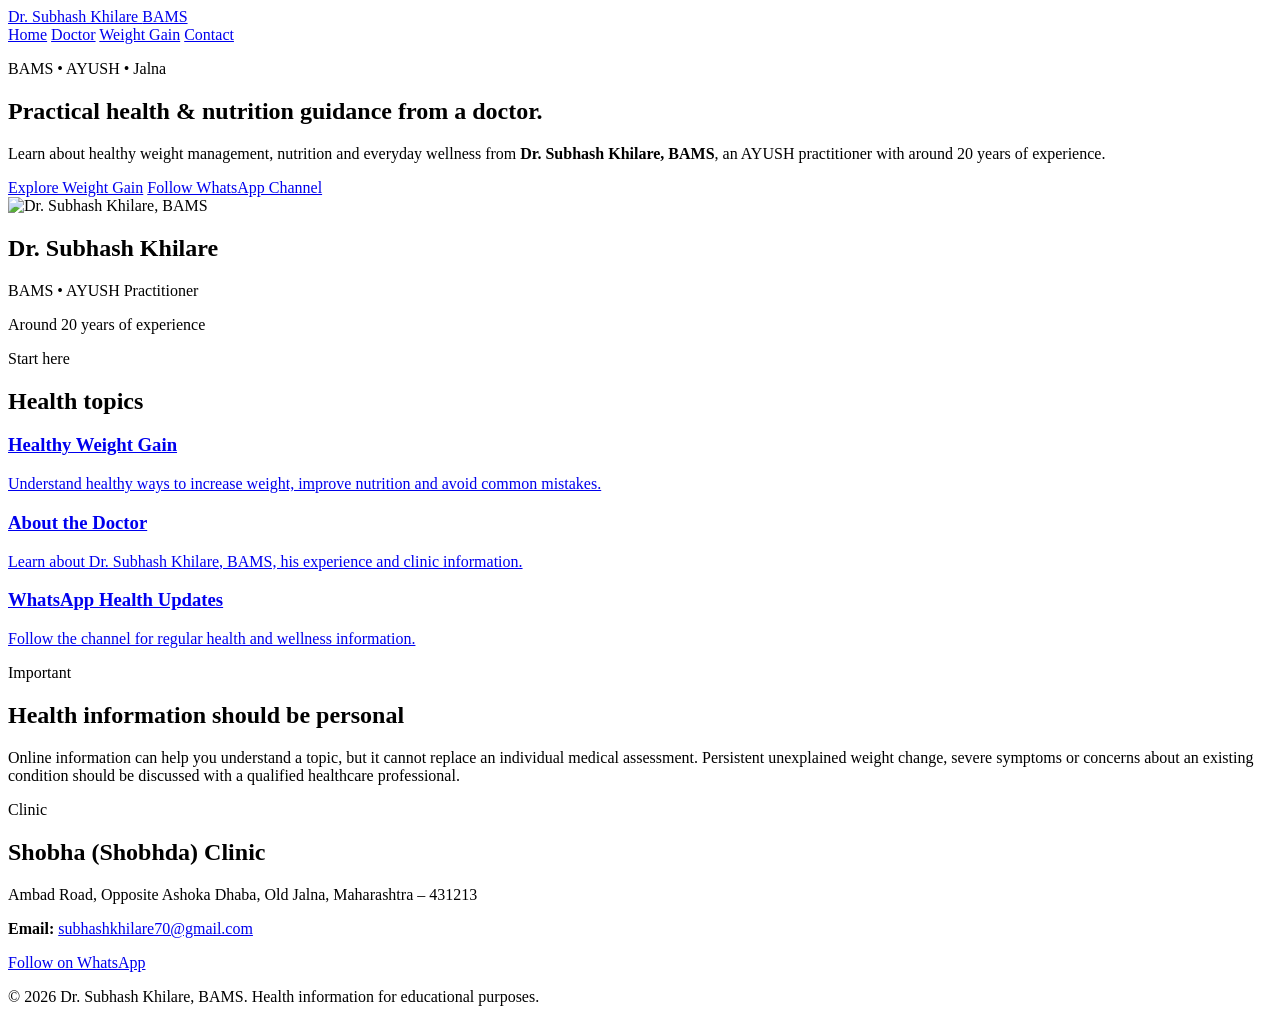
==== index.html @ ea8a0735 "Add files via upload" ====
<!DOCTYPE html>
<html lang="en">
<head>
  <meta charset="UTF-8">
  <meta name="viewport" content="width=device-width, initial-scale=1.0">
  <title>Dr. Subhash Khilare, BAMS | AYUSH Practitioner in Jalna</title>
  <meta name="description" content="Dr. Subhash Khilare, BAMS, is an AYUSH practitioner with around 20 years of experience in Jalna, Maharashtra. Explore practical health, nutrition and weight-management information.">
  <meta name="keywords" content="Dr Subhash Khilare, BAMS doctor Jalna, AYUSH doctor Jalna, weight gain, healthy weight gain, nutrition, weight management">
  <link rel="canonical" href="https://YOUR-DOMAIN.com/">
  <link rel="stylesheet" href="css/style.css">
  <script type="application/ld+json">
  {
    "@context": "https://schema.org",
    "@type": "ProfilePage",
    "mainEntity": {
      "@type": "Person",
      "name": "Dr. Subhash Khilare",
      "honorificPrefix": "Dr.",
      "jobTitle": "BAMS, AYUSH Practitioner",
      "description": "AYUSH practitioner with around 20 years of experience in Jalna, Maharashtra.",
      "address": {
        "@type": "PostalAddress",
        "streetAddress": "Shobha (Shobhda) Clinic, Ambad Road, Opposite Ashoka Dhaba, Old Jalna",
        "addressLocality": "Jalna",
        "addressRegion": "Maharashtra",
        "postalCode": "431213",
        "addressCountry": "IN"
      },
      "sameAs": ["https://whatsapp.com/channel/0029VbCYgDAD8SE2AV8aoj1t"]
    }
  }
  </script>
</head>
<body>
<header class="site-header">
  <div class="container nav">
    <a class="brand" href="index.html">Dr. Subhash Khilare <span>BAMS</span></a>
    <nav>
      <a href="index.html">Home</a>
      <a href="doctor.html">Doctor</a>
      <a href="weight-gain.html">Weight Gain</a>
      <a href="index.html#contact">Contact</a>
    </nav>
  </div>
</header>

<main>
<section class="hero">
  <div class="container hero-grid">
    <div>
      <p class="eyebrow">BAMS • AYUSH • Jalna</p>
      <h1>Practical health & nutrition guidance from a doctor.</h1>
      <p class="hero-text">Learn about healthy weight management, nutrition and everyday wellness from <strong>Dr. Subhash Khilare, BAMS</strong>, an AYUSH practitioner with around 20 years of experience.</p>
      <div class="buttons">
        <a class="btn primary" href="weight-gain.html">Explore Weight Gain</a>
        <a class="btn whatsapp" href="https://whatsapp.com/channel/0029VbCYgDAD8SE2AV8aoj1t" target="_blank" rel="noopener">Follow WhatsApp Channel</a>
      </div>
    </div>
    <div class="doctor-card">
      <img class="doctor-photo" src="images/dr-subhash-khilare.jpg" alt="Dr. Subhash Khilare, BAMS">
      <h2>Dr. Subhash Khilare</h2>
      <p>BAMS • AYUSH Practitioner</p>
      <p class="muted">Around 20 years of experience</p>
    </div>
  </div>
</section>

<section class="section">
  <div class="container">
    <p class="eyebrow">Start here</p>
    <h2>Health topics</h2>
    <div class="cards">
      <a class="card" href="weight-gain.html"><h3>Healthy Weight Gain</h3><p>Understand healthy ways to increase weight, improve nutrition and avoid common mistakes.</p></a>
      <a class="card" href="doctor.html"><h3>About the Doctor</h3><p>Learn about Dr. Subhash Khilare, BAMS, his experience and clinic information.</p></a>
      <a class="card" href="https://whatsapp.com/channel/0029VbCYgDAD8SE2AV8aoj1t" target="_blank" rel="noopener"><h3>WhatsApp Health Updates</h3><p>Follow the channel for regular health and wellness information.</p></a>
    </div>
  </div>
</section>

<section class="section light">
  <div class="container narrow">
    <p class="eyebrow">Important</p>
    <h2>Health information should be personal</h2>
    <p>Online information can help you understand a topic, but it cannot replace an individual medical assessment. Persistent unexplained weight change, severe symptoms or concerns about an existing condition should be discussed with a qualified healthcare professional.</p>
  </div>
</section>

<section class="section" id="contact">
  <div class="container contact-box">
    <div>
      <p class="eyebrow">Clinic</p>
      <h2>Shobha (Shobhda) Clinic</h2>
      <p>Ambad Road, Opposite Ashoka Dhaba, Old Jalna, Maharashtra – 431213</p><p><strong>Email:</strong> <a href="mailto:subhashkhilare70@gmail.com">subhashkhilare70@gmail.com</a></p>
    </div>
    <a class="btn primary" href="https://whatsapp.com/channel/0029VbCYgDAD8SE2AV8aoj1t" target="_blank" rel="noopener">Follow on WhatsApp</a>
  </div>
</section>
</main>

<footer><div class="container"><p>© 2026 Dr. Subhash Khilare, BAMS. Health information for educational purposes.</p></div></footer>
</body>
</html>
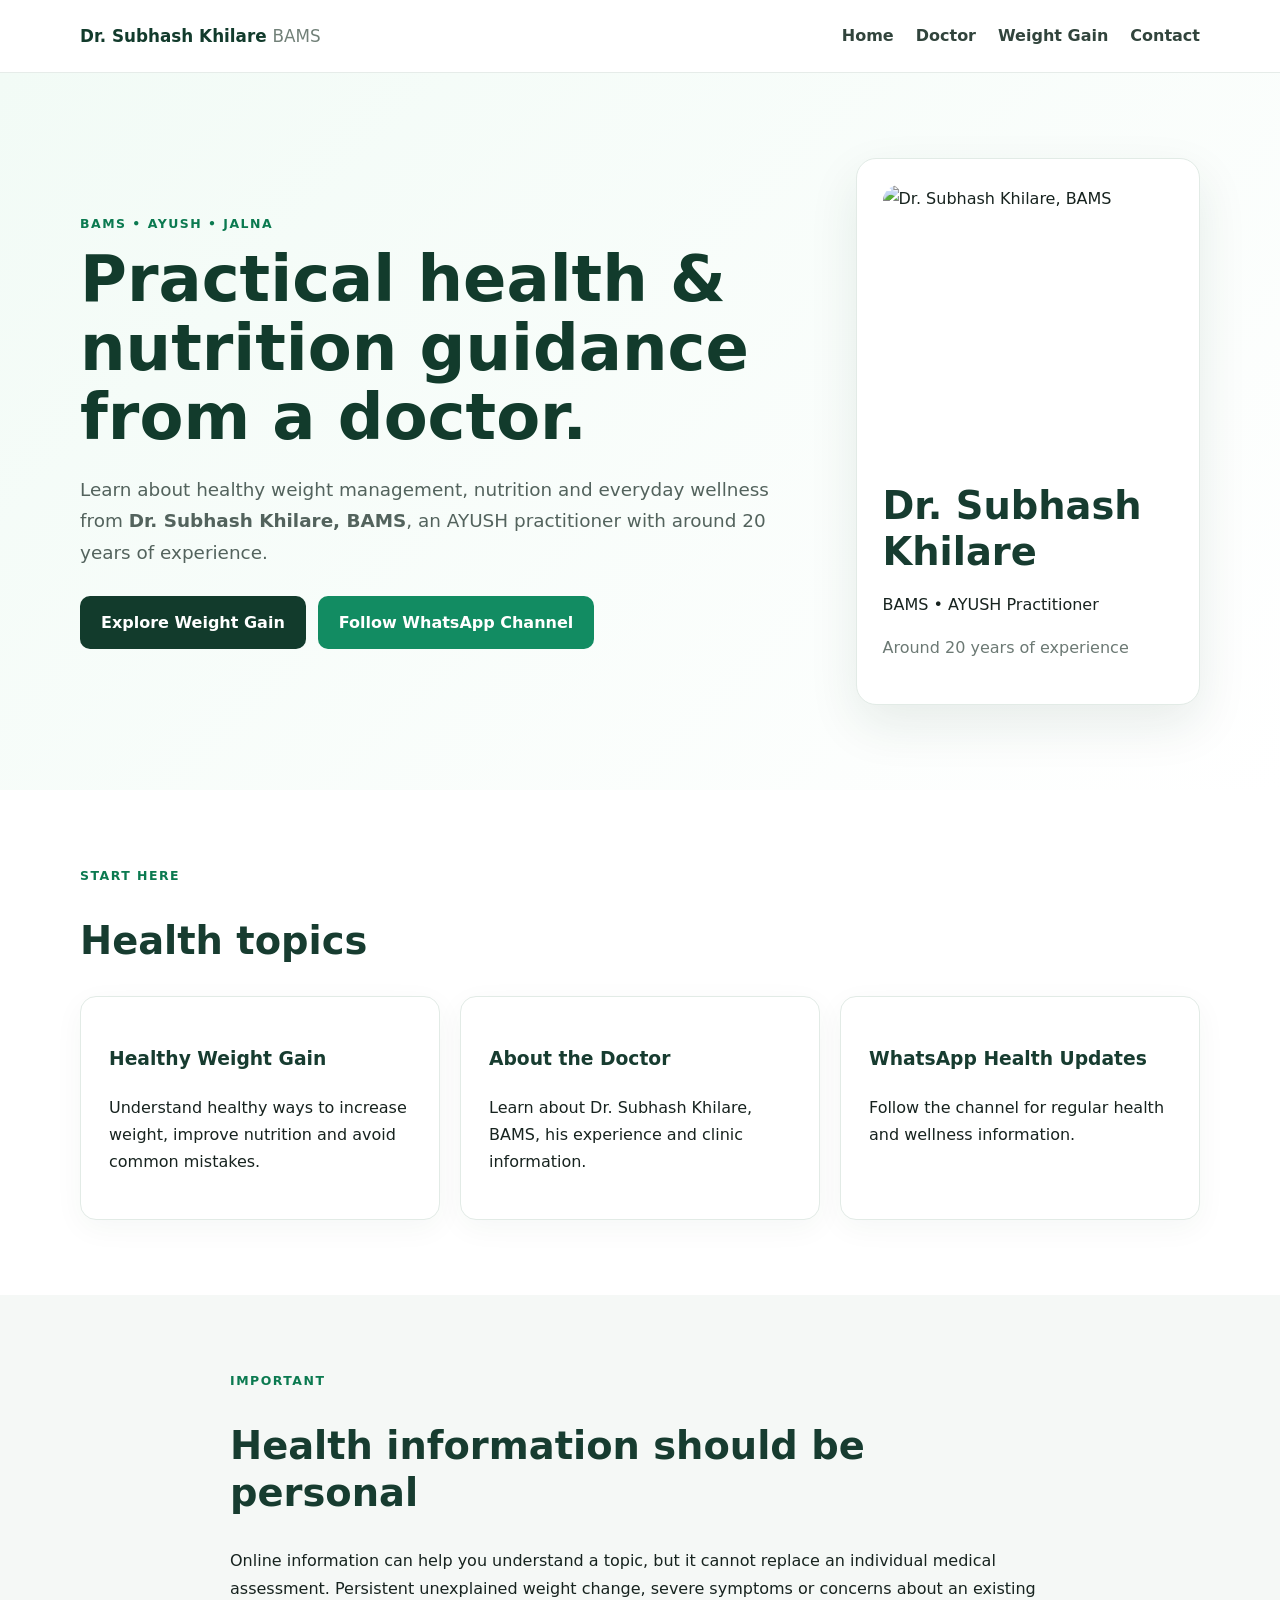
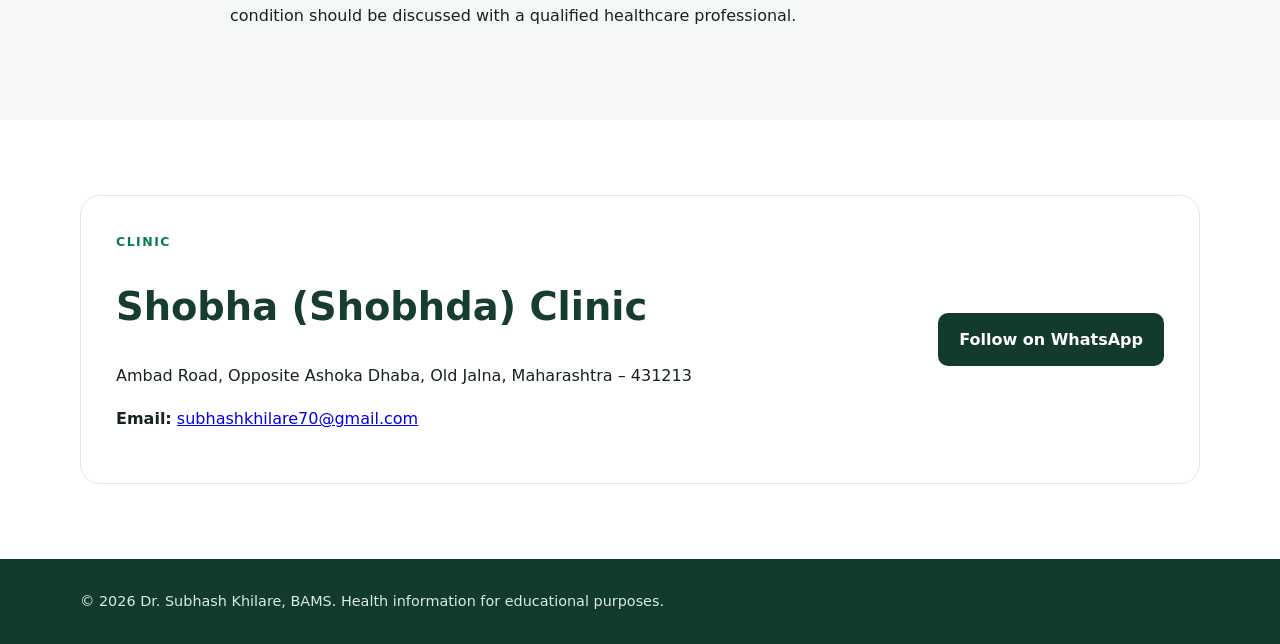
==== commit 0d591b41: "Update index.html" ====
--- a/index.html
+++ b/index.html
@@ -7,7 +7,7 @@
   <meta name="description" content="Dr. Subhash Khilare, BAMS, is an AYUSH practitioner with around 20 years of experience in Jalna, Maharashtra. Explore practical health, nutrition and weight-management information.">
   <meta name="keywords" content="Dr Subhash Khilare, BAMS doctor Jalna, AYUSH doctor Jalna, weight gain, healthy weight gain, nutrition, weight management">
   <link rel="canonical" href="https://YOUR-DOMAIN.com/">
-  <link rel="stylesheet" href="css/style.css">
+  <link rel="stylesheet" href="style.css">
   <script type="application/ld+json">
   {
     "@context": "https://schema.org",
--- a/style.css
+++ b/style.css
@@ -0,0 +1,3 @@
+*{box-sizing:border-box}html{scroll-behavior:smooth}body{margin:0;font-family:Inter,system-ui,-apple-system,BlinkMacSystemFont,"Segoe UI",sans-serif;color:#17231f;background:#fff;line-height:1.7}.container{width:min(1120px,92%);margin:auto}.narrow{max-width:820px}.site-header{position:sticky;top:0;z-index:10;background:#ffffffee;backdrop-filter:blur(12px);border-bottom:1px solid #e6ece9}.nav{min-height:72px;display:flex;align-items:center;justify-content:space-between;gap:25px}.brand{font-weight:800;color:#123b2c;text-decoration:none;font-size:1.05rem}.brand span{font-weight:500;color:#718078}nav{display:flex;gap:22px;flex-wrap:wrap}nav a{color:#31443c;text-decoration:none;font-weight:600}nav a:hover{color:#0b7a50}.hero{padding:85px 0;background:linear-gradient(135deg,#f2fbf6,#fff)}.hero-grid{display:grid;grid-template-columns:1.35fr .65fr;gap:60px;align-items:center}.eyebrow{letter-spacing:.12em;text-transform:uppercase;font-size:.78rem;font-weight:800;color:#0b7a50;margin:0 0 10px}h1{font-size:clamp(2.2rem,5vw,4.3rem);line-height:1.08;margin:0 0 22px;color:#123b2c}h2{font-size:clamp(1.6rem,3vw,2.4rem);line-height:1.2;color:#173c30}h3{color:#173c30}.hero-text{font-size:1.15rem;color:#53635d;max-width:720px}.buttons{display:flex;gap:12px;flex-wrap:wrap;margin-top:28px}.btn{display:inline-block;text-decoration:none;padding:12px 20px;border-radius:10px;font-weight:800;border:1px solid transparent}.primary{background:#123b2c;color:#fff}.whatsapp{background:#128c62;color:#fff}.btn:hover{transform:translateY(-1px)}.doctor-card{background:#fff;padding:26px;border-radius:20px;box-shadow:0 20px 50px #123b2c18;border:1px solid #e2ebe6}.doctor-card h2{margin:18px 0 5px}.muted{color:#6c7974}.photo-placeholder{height:280px;border-radius:16px;background:#e9f1ed;display:grid;place-items:center;color:#61736a;font-weight:800}.photo-placeholder.large{height:420px}.section{padding:75px 0}.light{background:#f5f8f6}.cards{display:grid;grid-template-columns:repeat(3,1fr);gap:20px;margin-top:30px}.card{display:block;padding:28px;background:#fff;border:1px solid #e2ebe6;border-radius:16px;text-decoration:none;color:inherit;box-shadow:0 8px 30px #123b2c0b}.card:hover{border-color:#9bcab7}.contact-box{display:flex;justify-content:space-between;align-items:center;gap:30px;padding:35px;border:1px solid #dfe9e4;border-radius:20px}.page-hero{padding:70px 0;background:#f2fbf6}.page-hero h1{font-size:clamp(2.2rem,5vw,3.7rem)}.profile-grid{display:grid;grid-template-columns:.8fr 1.2fr;gap:55px;align-items:start}.article{max-width:820px}.article h2{margin-top:42px}.article h3{margin-top:28px}.notice{padding:18px 20px;background:#fff8e8;border-left:4px solid #d79b24;border-radius:8px}.cta{margin-top:50px;padding:35px;border-radius:18px;background:#edf8f2}footer{padding:30px 0;background:#123b2c;color:#dceae4;font-size:.9rem}footer p{margin:0}@media(max-width:800px){.nav{align-items:flex-start;padding:16px 0;flex-direction:column}nav{gap:12px}.hero-grid,.profile-grid,.cards{grid-template-columns:1fr}.hero{padding:60px 0}.section{padding:55px 0}.contact-box{flex-direction:column;align-items:flex-start}.photo-placeholder.large{height:300px}}
+
+.doctor-photo{width:100%;height:280px;object-fit:cover;object-position:center 20%;border-radius:16px;display:block}.doctor-photo.large{height:420px;object-fit:cover;object-position:center 20%}@media(max-width:800px){.doctor-photo.large{height:300px}}
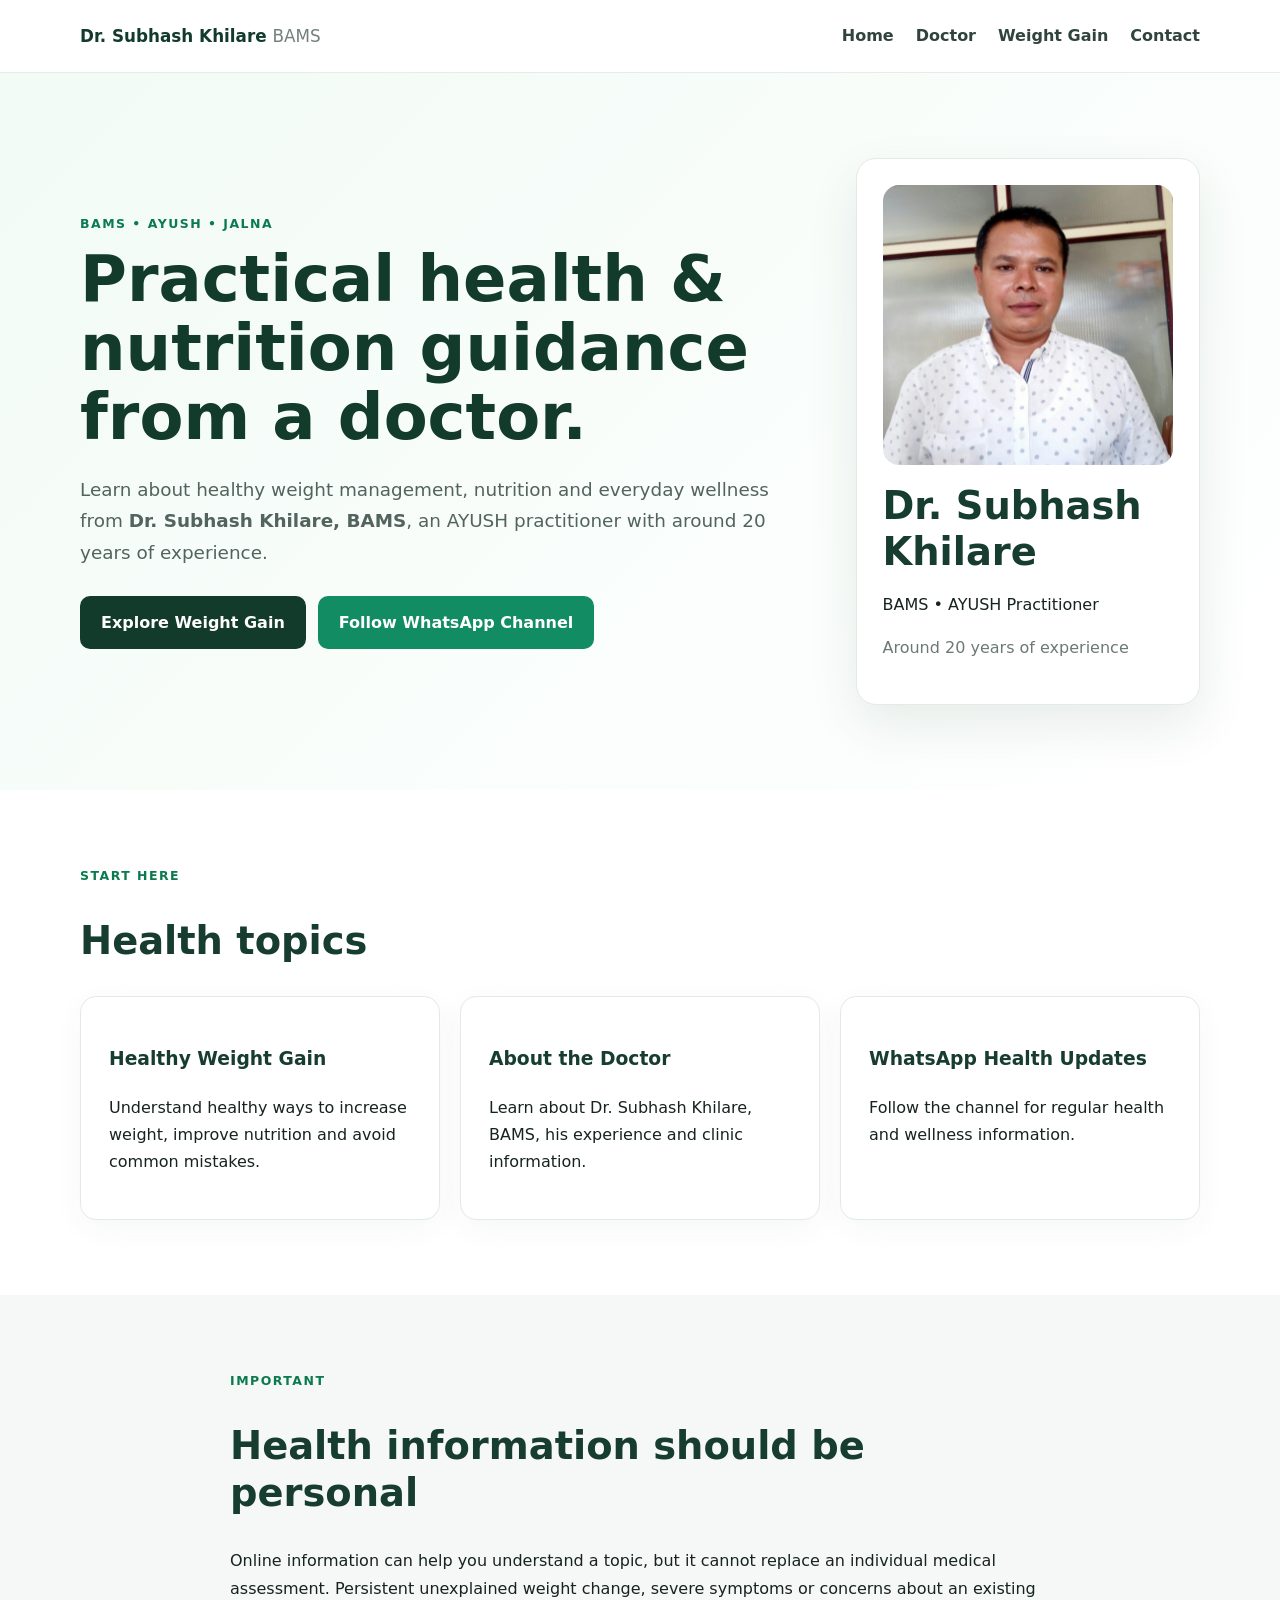
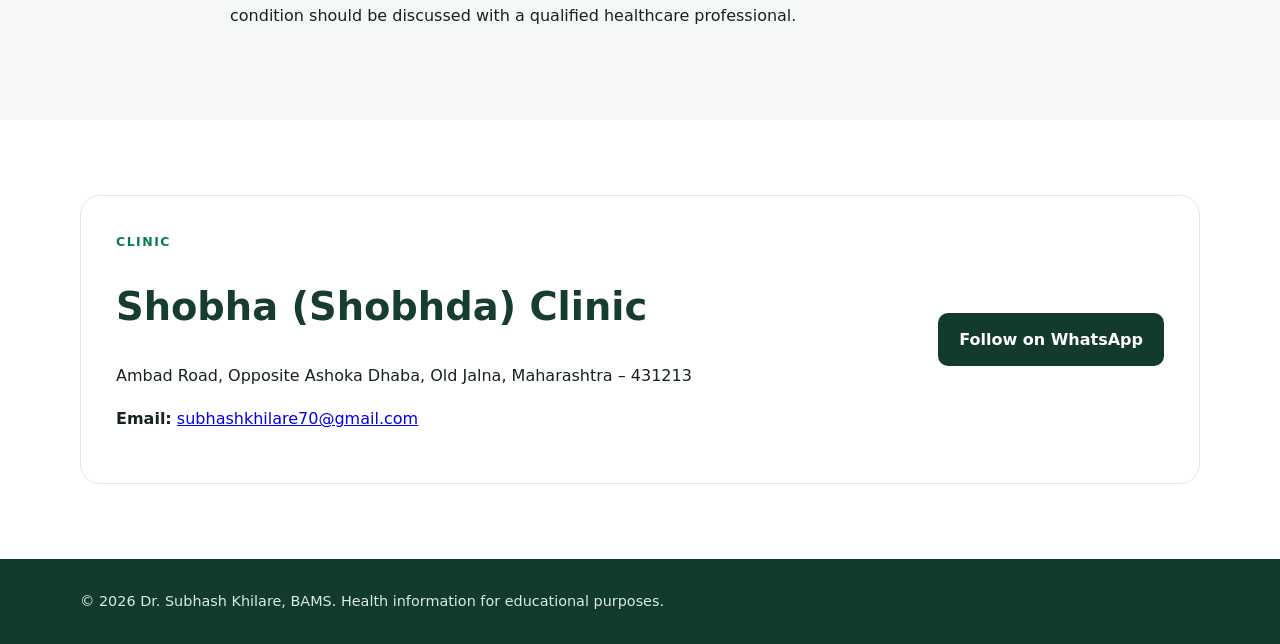
==== commit 5369d73e: "Update doctor photo source path in index.html" ====
--- a/index.html
+++ b/index.html
@@ -57,7 +57,7 @@
       </div>
     </div>
     <div class="doctor-card">
-      <img class="doctor-photo" src="images/dr-subhash-khilare.jpg" alt="Dr. Subhash Khilare, BAMS">
+      <img class="doctor-photo" src="dr-subhash-khilare.jpg" alt="Dr. Subhash Khilare, BAMS">
       <h2>Dr. Subhash Khilare</h2>
       <p>BAMS • AYUSH Practitioner</p>
       <p class="muted">Around 20 years of experience</p>
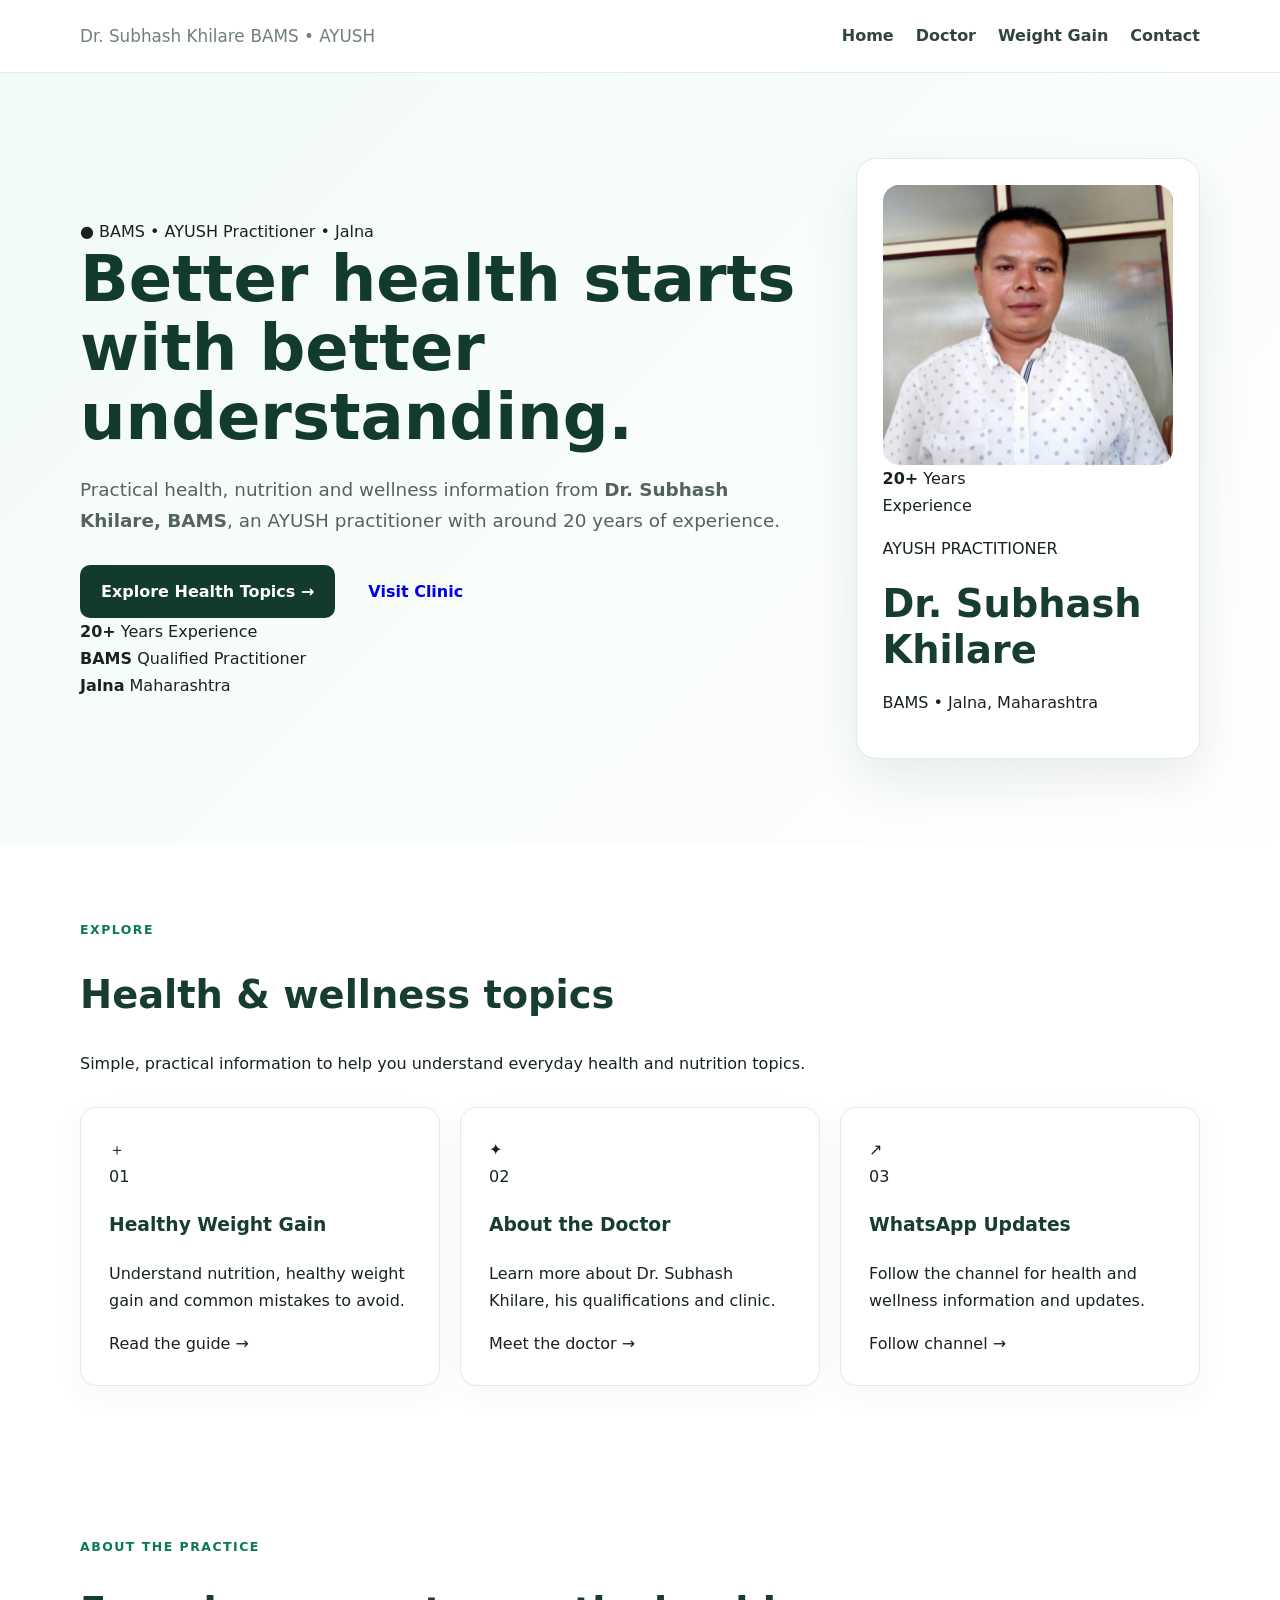
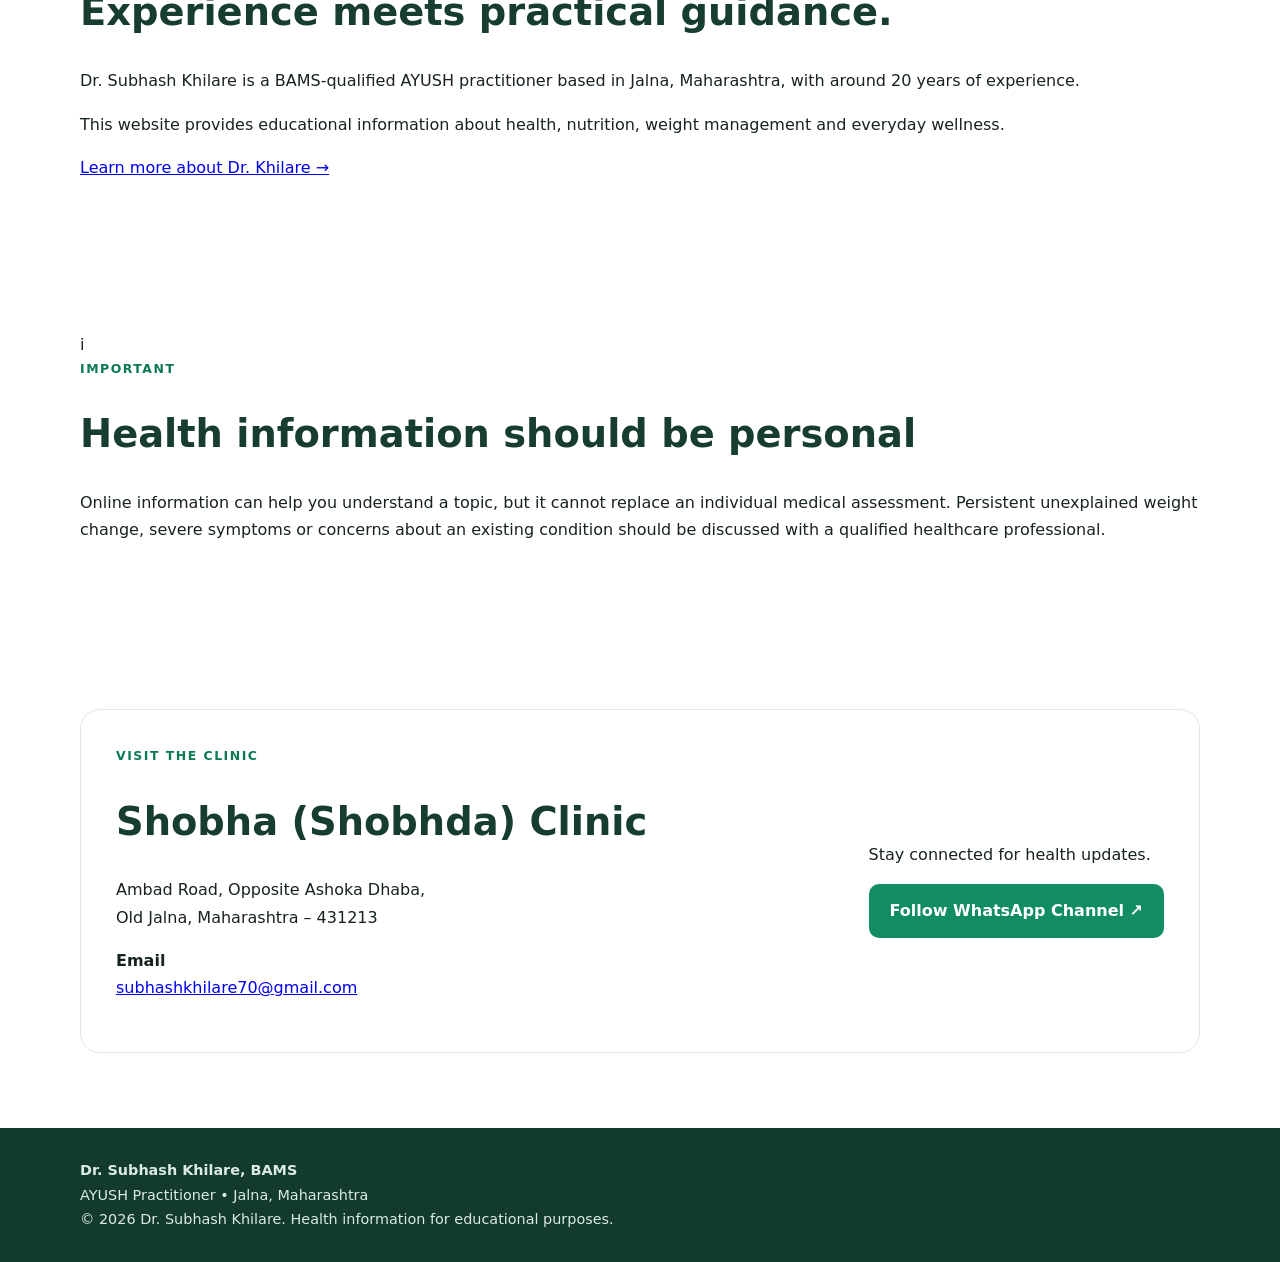
==== commit 9a946caa: "Refactor index.html for improved content and structure Updated the index.html file to enhance conten" ====
--- a/index.html
+++ b/index.html
@@ -3,11 +3,17 @@
 <head>
   <meta charset="UTF-8">
   <meta name="viewport" content="width=device-width, initial-scale=1.0">
+
   <title>Dr. Subhash Khilare, BAMS | AYUSH Practitioner in Jalna</title>
+
   <meta name="description" content="Dr. Subhash Khilare, BAMS, is an AYUSH practitioner with around 20 years of experience in Jalna, Maharashtra. Explore practical health, nutrition and weight-management information.">
+
   <meta name="keywords" content="Dr Subhash Khilare, BAMS doctor Jalna, AYUSH doctor Jalna, weight gain, healthy weight gain, nutrition, weight management">
-  <link rel="canonical" href="https://YOUR-DOMAIN.com/">
+
+  <link rel="canonical" href="https://drsubhashkhilare.in/">
+
   <link rel="stylesheet" href="style.css">
+
   <script type="application/ld+json">
   {
     "@context": "https://schema.org",
@@ -26,77 +32,388 @@
         "postalCode": "431213",
         "addressCountry": "IN"
       },
-      "sameAs": ["https://whatsapp.com/channel/0029VbCYgDAD8SE2AV8aoj1t"]
+      "sameAs": [
+        "https://whatsapp.com/channel/0029VbCYgDAD8SE2AV8aoj1t"
+      ]
     }
   }
   </script>
 </head>
+
 <body>
+
 <header class="site-header">
   <div class="container nav">
-    <a class="brand" href="index.html">Dr. Subhash Khilare <span>BAMS</span></a>
+
+    <a class="brand" href="index.html">
+      <span class="brand-main">Dr. Subhash Khilare</span>
+      <span class="brand-sub">BAMS • AYUSH</span>
+    </a>
+
     <nav>
-      <a href="index.html">Home</a>
+      <a href="index.html" class="active">Home</a>
       <a href="doctor.html">Doctor</a>
       <a href="weight-gain.html">Weight Gain</a>
-      <a href="index.html#contact">Contact</a>
+      <a href="#contact">Contact</a>
     </nav>
+
   </div>
 </header>
 
+
 <main>
+
+<!-- HERO -->
+
 <section class="hero">
+
   <div class="container hero-grid">
+
+    <div class="hero-content">
+
+      <div class="hero-badge">
+        <span>●</span> BAMS • AYUSH Practitioner • Jalna
+      </div>
+
+      <h1>
+        Better health starts with
+        <span>better understanding.</span>
+      </h1>
+
+      <p class="hero-text">
+        Practical health, nutrition and wellness information from
+        <strong>Dr. Subhash Khilare, BAMS</strong>, an AYUSH practitioner
+        with around 20 years of experience.
+      </p>
+
+      <div class="buttons">
+
+        <a class="btn primary" href="weight-gain.html">
+          Explore Health Topics
+          <span>→</span>
+        </a>
+
+        <a class="btn secondary" href="#contact">
+          Visit Clinic
+        </a>
+
+      </div>
+
+      <div class="trust-row">
+
+        <div class="trust-item">
+          <strong>20+</strong>
+          <span>Years Experience</span>
+        </div>
+
+        <div class="trust-divider"></div>
+
+        <div class="trust-item">
+          <strong>BAMS</strong>
+          <span>Qualified Practitioner</span>
+        </div>
+
+        <div class="trust-divider"></div>
+
+        <div class="trust-item">
+          <strong>Jalna</strong>
+          <span>Maharashtra</span>
+        </div>
+
+      </div>
+
+    </div>
+
+
+    <div class="hero-doctor">
+
+      <div class="doctor-card">
+
+        <div class="doctor-image-wrap">
+
+          <img
+            class="doctor-photo"
+            src="dr-subhash-khilare.jpg"
+            alt="Dr. Subhash Khilare, BAMS"
+          >
+
+          <div class="experience-badge">
+            <strong>20+</strong>
+            <span>Years<br>Experience</span>
+          </div>
+
+        </div>
+
+        <div class="doctor-info">
+
+          <p class="doctor-label">AYUSH PRACTITIONER</p>
+
+          <h2>Dr. Subhash Khilare</h2>
+
+          <p class="doctor-qualification">
+            BAMS • Jalna, Maharashtra
+          </p>
+
+        </div>
+
+      </div>
+
+    </div>
+
+  </div>
+
+</section>
+
+
+<!-- TOPICS -->
+
+<section class="section topics-section">
+
+  <div class="container">
+
+    <div class="section-heading">
+
+      <div>
+        <p class="eyebrow">Explore</p>
+
+        <h2>Health & wellness topics</h2>
+      </div>
+
+      <p>
+        Simple, practical information to help you understand
+        everyday health and nutrition topics.
+      </p>
+
+    </div>
+
+
+    <div class="cards">
+
+      <a class="card featured-card" href="weight-gain.html">
+
+        <div class="card-icon">＋</div>
+
+        <div class="card-content">
+
+          <span class="card-number">01</span>
+
+          <h3>Healthy Weight Gain</h3>
+
+          <p>
+            Understand nutrition, healthy weight gain and
+            common mistakes to avoid.
+          </p>
+
+          <span class="card-link">Read the guide →</span>
+
+        </div>
+
+      </a>
+
+
+      <a class="card" href="doctor.html">
+
+        <div class="card-icon">✦</div>
+
+        <div class="card-content">
+
+          <span class="card-number">02</span>
+
+          <h3>About the Doctor</h3>
+
+          <p>
+            Learn more about Dr. Subhash Khilare, his
+            qualifications and clinic.
+          </p>
+
+          <span class="card-link">Meet the doctor →</span>
+
+        </div>
+
+      </a>
+
+
+      <a
+        class="card"
+        href="https://whatsapp.com/channel/0029VbCYgDAD8SE2AV8aoj1t"
+        target="_blank"
+        rel="noopener"
+      >
+
+        <div class="card-icon">↗</div>
+
+        <div class="card-content">
+
+          <span class="card-number">03</span>
+
+          <h3>WhatsApp Updates</h3>
+
+          <p>
+            Follow the channel for health and wellness
+            information and updates.
+          </p>
+
+          <span class="card-link">Follow channel →</span>
+
+        </div>
+
+      </a>
+
+    </div>
+
+  </div>
+
+</section>
+
+
+<!-- ABOUT -->
+
+<section class="section about-section">
+
+  <div class="container about-grid">
+
+    <div class="about-heading">
+
+      <p class="eyebrow">About the practice</p>
+
+      <h2>
+        Experience meets
+        <span>practical guidance.</span>
+      </h2>
+
+    </div>
+
+
+    <div class="about-text">
+
+      <p>
+        Dr. Subhash Khilare is a BAMS-qualified AYUSH practitioner
+        based in Jalna, Maharashtra, with around 20 years of
+        experience.
+      </p>
+
+      <p>
+        This website provides educational information about
+        health, nutrition, weight management and everyday
+        wellness.
+      </p>
+
+      <a class="text-link" href="doctor.html">
+        Learn more about Dr. Khilare →
+      </a>
+
+    </div>
+
+  </div>
+
+</section>
+
+
+<!-- IMPORTANT INFORMATION -->
+
+<section class="section information-section">
+
+  <div class="container information-box">
+
+    <div class="information-icon">i</div>
+
     <div>
-      <p class="eyebrow">BAMS • AYUSH • Jalna</p>
-      <h1>Practical health & nutrition guidance from a doctor.</h1>
-      <p class="hero-text">Learn about healthy weight management, nutrition and everyday wellness from <strong>Dr. Subhash Khilare, BAMS</strong>, an AYUSH practitioner with around 20 years of experience.</p>
-      <div class="buttons">
-        <a class="btn primary" href="weight-gain.html">Explore Weight Gain</a>
-        <a class="btn whatsapp" href="https://whatsapp.com/channel/0029VbCYgDAD8SE2AV8aoj1t" target="_blank" rel="noopener">Follow WhatsApp Channel</a>
-      </div>
-    </div>
-    <div class="doctor-card">
-      <img class="doctor-photo" src="dr-subhash-khilare.jpg" alt="Dr. Subhash Khilare, BAMS">
-      <h2>Dr. Subhash Khilare</h2>
-      <p>BAMS • AYUSH Practitioner</p>
-      <p class="muted">Around 20 years of experience</p>
-    </div>
-  </div>
+
+      <p class="eyebrow">Important</p>
+
+      <h2>Health information should be personal</h2>
+
+      <p>
+        Online information can help you understand a topic,
+        but it cannot replace an individual medical assessment.
+        Persistent unexplained weight change, severe symptoms
+        or concerns about an existing condition should be
+        discussed with a qualified healthcare professional.
+      </p>
+
+    </div>
+
+  </div>
+
 </section>
 
-<section class="section">
+
+<!-- CONTACT -->
+
+<section class="section contact-section" id="contact">
+
   <div class="container">
-    <p class="eyebrow">Start here</p>
-    <h2>Health topics</h2>
-    <div class="cards">
-      <a class="card" href="weight-gain.html"><h3>Healthy Weight Gain</h3><p>Understand healthy ways to increase weight, improve nutrition and avoid common mistakes.</p></a>
-      <a class="card" href="doctor.html"><h3>About the Doctor</h3><p>Learn about Dr. Subhash Khilare, BAMS, his experience and clinic information.</p></a>
-      <a class="card" href="https://whatsapp.com/channel/0029VbCYgDAD8SE2AV8aoj1t" target="_blank" rel="noopener"><h3>WhatsApp Health Updates</h3><p>Follow the channel for regular health and wellness information.</p></a>
-    </div>
-  </div>
+
+    <div class="contact-box">
+
+      <div class="contact-content">
+
+        <p class="eyebrow">Visit the clinic</p>
+
+        <h2>Shobha (Shobhda) Clinic</h2>
+
+        <p class="location">
+          Ambad Road, Opposite Ashoka Dhaba,<br>
+          Old Jalna, Maharashtra – 431213
+        </p>
+
+        <p class="email">
+          <strong>Email</strong><br>
+          <a href="mailto:subhashkhilare70@gmail.com">
+            subhashkhilare70@gmail.com
+          </a>
+        </p>
+
+      </div>
+
+
+      <div class="contact-action">
+
+        <p>Stay connected for health updates.</p>
+
+        <a
+          class="btn whatsapp"
+          href="https://whatsapp.com/channel/0029VbCYgDAD8SE2AV8aoj1t"
+          target="_blank"
+          rel="noopener"
+        >
+          Follow WhatsApp Channel
+          <span>↗</span>
+        </a>
+
+      </div>
+
+    </div>
+
+  </div>
+
 </section>
 
-<section class="section light">
-  <div class="container narrow">
-    <p class="eyebrow">Important</p>
-    <h2>Health information should be personal</h2>
-    <p>Online information can help you understand a topic, but it cannot replace an individual medical assessment. Persistent unexplained weight change, severe symptoms or concerns about an existing condition should be discussed with a qualified healthcare professional.</p>
-  </div>
-</section>
-
-<section class="section" id="contact">
-  <div class="container contact-box">
+</main>
+
+
+<footer>
+
+  <div class="container footer-content">
+
     <div>
-      <p class="eyebrow">Clinic</p>
-      <h2>Shobha (Shobhda) Clinic</h2>
-      <p>Ambad Road, Opposite Ashoka Dhaba, Old Jalna, Maharashtra – 431213</p><p><strong>Email:</strong> <a href="mailto:subhashkhilare70@gmail.com">subhashkhilare70@gmail.com</a></p>
-    </div>
-    <a class="btn primary" href="https://whatsapp.com/channel/0029VbCYgDAD8SE2AV8aoj1t" target="_blank" rel="noopener">Follow on WhatsApp</a>
-  </div>
-</section>
-</main>
-
-<footer><div class="container"><p>© 2026 Dr. Subhash Khilare, BAMS. Health information for educational purposes.</p></div></footer>
+
+      <strong>Dr. Subhash Khilare, BAMS</strong>
+
+      <p>
+        AYUSH Practitioner • Jalna, Maharashtra
+      </p>
+
+    </div>
+
+    <p>
+      © 2026 Dr. Subhash Khilare.
+      Health information for educational purposes.
+    </p>
+
+  </div>
+
+</footer>
+
 </body>
 </html>
